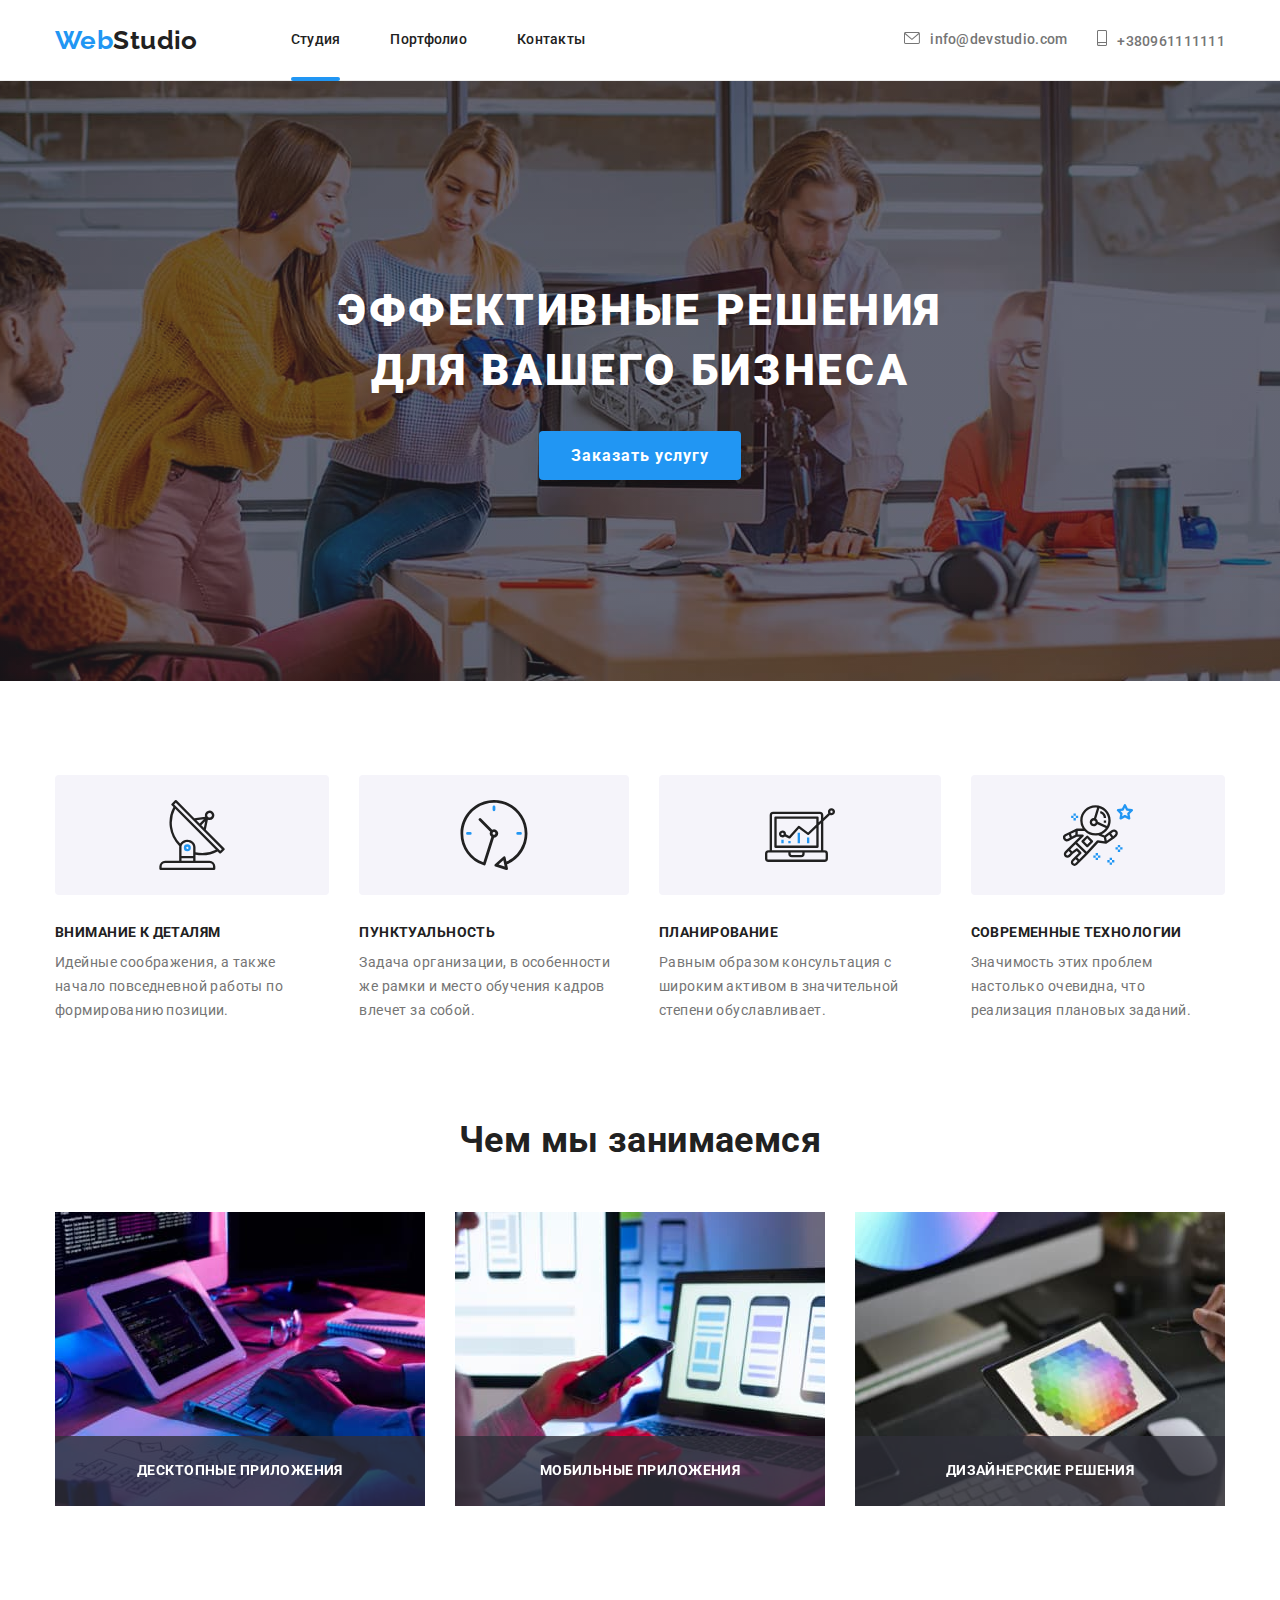
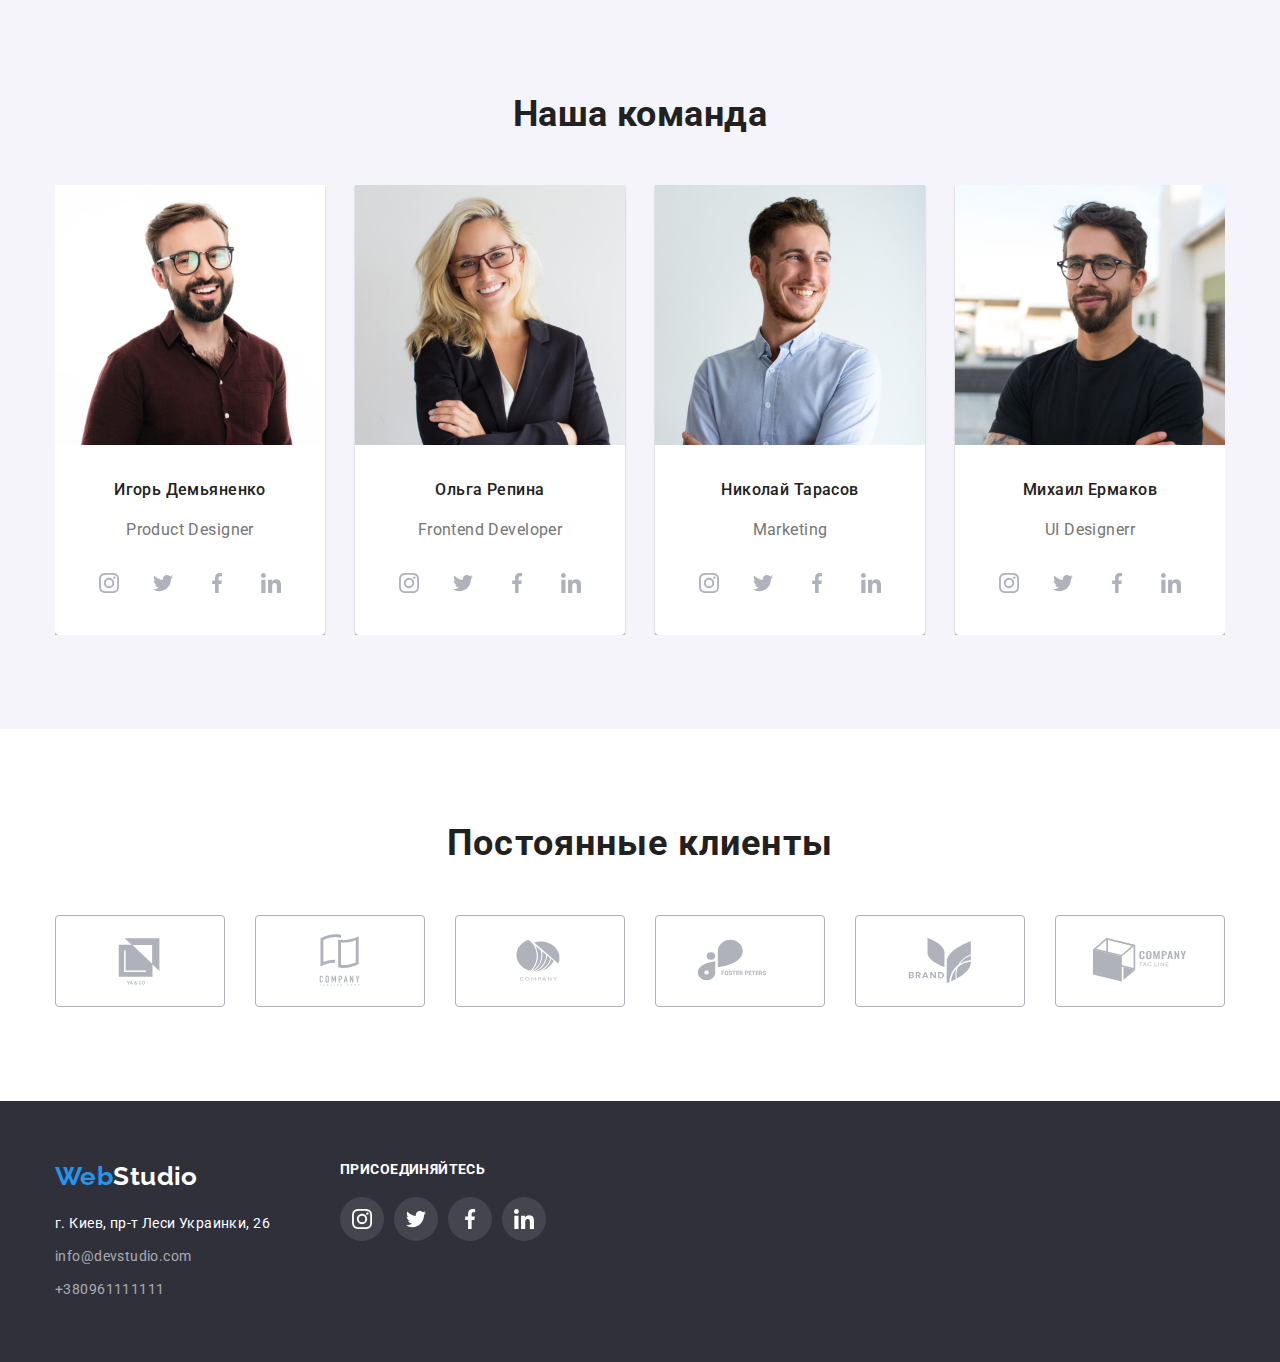
==== index.html @ a9d86cac "Добавление переходов и анимации + модальное окно" ====
<!DOCTYPE html>
<html lang="ru">

<head>
    <meta charset="UTF-8">
    <meta http-equiv="X-UA-Compatible" content="IE=edge">
    <meta name="viewport" content="width=device-width, initial-scale=1.0">
    <title>Document</title>
    <link href="https://fonts.googleapis.com/css2?family=Raleway:wght@700&family=Roboto:wght@400;500;700;900&display=swap"
        rel="stylesheet">
    <link rel="stylesheet" href="https://cdnjs.cloudflare.com/ajax/libs/modern-normalize/1.1.0/modern-normalize.min.css">
    <link rel="stylesheet" href="./css/styles.css">
</head>

<body>
    <!-- Шапка сайта -->
    <header class="header">
        <div class="container header-item">
        <nav class="nav">
            <a href="" class="logo">Web<span class="nav-logo">Studio</span></a>
            <ul class="site-nav">
                <li class="item"><a href="./index.html" class="nav-link current">Студия</a></li>
                <li class="item"><a href="./portfolio.html" class="nav-link">Портфолио</a></li>
                <li class="item"><a href="" class="nav-link">Контакты</a></li>
            </ul>
        </nav>
        <ul class="contacts">
            <li class="item">
                <a href="mailto:info@devstudio.com" class="cont-link"><svg class="icon-nav" width="16" height="12">
                    <use href="./images/icons.svg#mail"></use>
                </svg>info@devstudio.com</a></li>

            <li class="item">
                <a href="tel:+380961111111" class="cont-link"><svg class="icon-nav" width="10" height="16"> 
                    <use href="./images/icons.svg#phone"></use>
                </svg>+380961111111</a></li>
        </ul>
        </div>
    </header>
    <main>
        <!-- Герой -->
        <section class="hero">
            <h1 class="hero-title">Эффективные решения для вашего бизнеса</h1>
            <button type="button" class="btn" data-modal-open>Заказать услугу</button>
            <div class="backdrop is-hidden" data-modal>
                <div class="modal">
            <button class="modal-close" data-modal-close><svg class="icon-modal" width="18" height="18">
                <use href="./images/icons.svg#close"></use>
            </svg></button>
            </div>
            </div>
        </section>
        <!-- Наши направления -->
        <section class="section">
            <div class="container">
            <h2 class="section-title visually-hidden">Наши направления</h2>
            <ul class="directions-list">
                <li class="directions-item">
                    <div class="icon-box">
                    <svg class="icon" width="70" height="70"><use href="./images/icons.svg#antenna"></use></svg>
                    </div>
                    <h3 class="subtitle">Внимание к деталям</h3>
                    <p class="text">Идейные соображения, а также начало повседневной работы по формированию позиции.</p>
                </li>
                <li class="directions-item">
                    <div class="icon-box">
                        <svg class="icon" width="70" height="70">
                            <use href="./images/icons.svg#clock"></use>
                        </svg>
                    </div>
                    <h3 class="subtitle">Пунктуальность</h3>
                    <p class="text">Задача организации, в особенности же рамки и место обучения кадров влечет за собой.</p>
                </li>
                <li class="directions-item">
                    <div class="icon-box">
                        <svg class="icon" width="70" height="70">
                            <use href="./images/icons.svg#diagram"></use>
                        </svg>
                    </div>
                    <h3 class="subtitle">Планирование</h3>
                    <p class="text">Равным образом консультация с широким активом в значительной степени обуславливает.</p>
                </li>
                <li class="directions-item">
                    <div class="icon-box">
                        <svg class="icon" width="70" height="70">
                            <use href="./images/icons.svg#astronaut"></use>
                        </svg>
                    </div>
                    <h3 class="subtitle">Современные технологии</h3>
                    <p class="text no-margin">Значимость этих проблем настолько очевидна, что реализация плановых заданий.</p>
                </li>
            </ul>
            </div>
        </section>
        <!-- Чем мы занимаемся -->
        <section class="section no-padding">
            <div class="container">
                <h2 class="work-title">Чем мы занимаемся</h2>
            <ul class="work-list">
                <li class="work-item">
                    <img src="./images/box1.jpg" alt="Работает за компьютером" width="370">
                    <h3 class="work-second-title">ДЕСКТОПНЫЕ ПРИЛОЖЕНИЯ</h3>
                </li>
                <li class="work-item">
                    <img src="./images/box2.jpg" alt="Тестирует веб приложение" width="370">
                    <h3 class="work-second-title">МОБИЛЬНЫЕ ПРИЛОЖЕНИЯ</h3>
                </li>
                <li class="work-item">
                    <img src="./images/box3.jpg" alt="Смотрит задание на планшете" width="370">
                    <h3 class="work-second-title">ДИЗАЙНЕРСКИЕ РЕШЕНИЯ</h3>
                </li>
            </ul>
            </div>
        </section>
        <!-- Наша команда -->
        <section class="section-team">
            <div class="container">
                <h2 class="team-title">Наша команда</h2>
            <ul class="team-list">
                <li class="team-item"> 
                    <img class="team-img" src="./images/team1.jpg" alt="Сотрудник команды" width="270">
                <div class="team-padding">
                    <h3 class="title">Игорь Демьяненко</h3>
                    <p lang="en" class="team-text">Product Designer</p>
                    <ul class="icon-list">
                    <li class="icon-item"><a href="" class="social-link" aria-label="Instagram"><svg class="icon-team" width="20" height="20">
                        <use href="./images/icons.svg#instagram"></use>
                    </svg></a></li>
                    <li class="icon-item"><a href="" class="social-link" aria-label="Twitter"><svg class="icon-team" width="20" height="20">
                        <use href="./images/icons.svg#twitter"></use>
                    </svg></a></li>
                    <li class="icon-item"><a href="" class="social-link" aria-label="Fecebook"><svg class="icon-team" width="20" height="20">
                        <use href="./images/icons.svg#facebook"></use>
                    </svg></a></li>
                    <li class="icon-item"><a href="" class="social-link" aria-label="Linkedin"><svg class="icon-team" width="20" height="20">
                        <use href="./images/icons.svg#linkedin"></use>
                    </svg></a></li>
                </ul>
                </div>
                </li>
                <li class="team-item">
                    <img class="team-img" src="./images/team2.jpg" alt="Сотрудник команды" width="270">
                <div class="team-padding">
                    <h3 class="title">Ольга Репина</h3>
                    <p lang="en" class="team-text">Frontend Developer</p>
            <ul class="icon-list">
                <li class="icon-item"><a href="" class="social-link" aria-label="Instagram"><svg class="icon-team" width="20"
                            height="20">
                            <use href="./images/icons.svg#instagram"></use>
                        </svg></a></li>
                <li class="icon-item"><a href="" class="social-link" aria-label="Twitter"><svg class="icon-team" width="20"
                            height="20">
                            <use href="./images/icons.svg#twitter"></use>
                        </svg></a></li>
                <li class="icon-item"><a href="" class="social-link" aria-label="Fecebook"><svg class="icon-team" width="20"
                            height="20">
                            <use href="./images/icons.svg#facebook"></use>
                        </svg></a></li>
                <li class="icon-item"><a href="" class="social-link" aria-label="Linkedin"><svg class="icon-team" width="20"
                            height="20">
                            <use href="./images/icons.svg#linkedin"></use>
                        </svg></a></li>
                    </ul>
                </div>
                </li>
                <li class="team-item">
                    <img class="team-img" src="./images/team3.jpg" alt="Сотрудник команды" width="270">
                <div class="team-padding">
                    <h3 class="title">Николай Тарасов</h3>
                    <p lang="en" class="team-text"> Marketing</p>
            <ul class="icon-list">
                <li class="icon-item"><a href="" class="social-link" aria-label="Instagram"><svg class="icon-team" width="20"
                            height="20">
                            <use href="./images/icons.svg#instagram"></use>
                        </svg></a></li>
                <li class="icon-item"><a href="" class="social-link" aria-label="Twitter"><svg class="icon-team" width="20"
                            height="20">
                            <use href="./images/icons.svg#twitter"></use>
                        </svg></a></li>
                <li class="icon-item"><a href="" class="social-link" aria-label="Fecebook"><svg class="icon-team" width="20"
                            height="20">
                            <use href="./images/icons.svg#facebook"></use>
                        </svg></a></li>
                <li class="icon-item"><a href="" class="social-link" aria-label="Linkedin"><svg class="icon-team" width="20"
                            height="20">
                            <use href="./images/icons.svg#linkedin"></use>
                        </svg></a></li>
                </ul>
                </div>
                </li>
                <li class="team-item">
                    <img class="team-img" src="./images/team4.jpg" alt="Сотрудник команды" width="270">
                <div class="team-padding">
                    <h3 class="title">Михаил Ермаков</h3>
                    <p lang="en" class="team-text">UI Designerr</p>
            <ul class="icon-list">
                <li class="icon-item"><a href="" class="social-link" aria-label="Instagram"><svg class="icon-team" width="20"
                            height="20">
                            <use href="./images/icons.svg#instagram"></use>
                        </svg></a></li>
                <li class="icon-item"><a href="" class="social-link" aria-label="Twitter"><svg class="icon-team" width="20"
                            height="20">
                            <use href="./images/icons.svg#twitter"></use>
                        </svg></a></li>
                <li class="icon-item"><a href="" class="social-link" aria-label="Fecebook"><svg class="icon-team" width="20"
                            height="20">
                            <use href="./images/icons.svg#facebook"></use>
                        </svg></a></li>
                <li class="icon-item"><a href="" class="social-link" aria-label="Linkedin"><svg class="icon-team" width="20"
                            height="20">
                            <use href="./images/icons.svg#linkedin"></use>
                        </svg></a></li>
                    </ul>
                </div>
                </li>
            </ul>
            </div>
        </section>
        <section class="section-clients">
            <div class="container">
            <h2 class="title-clients">Постоянные клиенты</h2>
            <ul class="clients-list">
                <li class="clients-item"><a href="" class="clients-link" aria-label="Ссылка постоянных клиентов" ><svg class="clients-icon" width="106" height="60">
                        <use href="./images/icons.svg#clien-1"></use>
                    </svg></a></li>
                <li class="clients-item"><a href="" class="clients-link" aria-label="Ссылка постоянных клиентов"><svg class="clients-icon" width="106" height="60">
                        <use href="./images/icons.svg#clien-2"></use>
                    </svg></a></li>
                <li class="clients-item"><a href="" class="clients-link" aria-label="Ссылка постоянных клиентов"><svg class="clients-icon" width="106" height="60">
                        <use href="./images/icons.svg#clien-3"></use>
                    </svg></a></li>
                <li class="clients-item"><a href="" class="clients-link" aria-label="Ссылка постоянных клиентов"><svg class="clients-icon" width="106" height="60">
                        <use href="./images/icons.svg#clien-4"></use>
                    </svg></a></li>
                <li class="clients-item"><a href="" class="clients-link" aria-label="Ссылка постоянных клиентов"><svg class="clients-icon" width="106" height="60">
                        <use href="./images/icons.svg#clien-5"></use>
                    </svg></a></li>
                <li class="clients-item"><a href="" class="clients-link" aria-label="Ссылка постоянных клиентов"><svg class="clients-icon" width="106" height="60">
                        <use href="./images/icons.svg#clien-6"></use>
                    </svg></a></li>
            </ul>
            </div>
        </section>
    </main>
    <!-- Футер -->
    <footer class="footer">
        <div class="container footer-block">
            <div>
            <a href="" class="logo">Web<span class="footer-logo">Studio</span></a>
            <address><a href="" class="location">г. Киев, пр-т Леси Украинки, 26</a> </address>
        <ul class="footer-contacts">
            <li class="contact-mail">
                <a href="mailto:info@devstudio.com" class="link">info@devstudio.com</a>
            </li>
            <li class="contact-tel">
                <a href="tel:+380961111111" class="link">+380961111111</a>
            </li>
        </ul>
            </div>
        <div class="join-box">
            <h3 class="title-icon-footer">ПРИСОЕДИНЯЙТЕСЬ</h3>
        <ul class="join-list">
            <li class="join-item"><a href="" class="join-social-link" aria-label="Instagram"><svg class="icon-join" width="20"
                        height="20">
                        <use href="./images/icons.svg#instagram"></use>
                    </svg></a></li>
            <li class="join-item"><a href="" class="join-social-link" aria-label="Twitter"><svg class="icon-join" width="20"
                        height="20">
                        <use href="./images/icons.svg#twitter"></use>
                    </svg></a></li>
            <li class="join-item"><a href="" class="join-social-link" aria-label="Fecebook"><svg class="icon-join" width="20"
                        height="20">
                        <use href="./images/icons.svg#facebook"></use>
                    </svg></a></li>
            <li class="join-item"><a href="" class="join-social-link" aria-label="Linkedin"><svg class="icon-join" width="20"
                        height="20">
                        <use href="./images/icons.svg#linkedin"></use>
                    </svg></a></li>
        </ul>
        </div>
        </div>
    </footer>

<script src="./js/modal.js"></script>
</body>

</html>
---- css/styles.css ----
/* цвет текста
основной текст #757575
кнопки + навигация при ховере #2196F3
заголовки #212121;
белый #FFFFFF;
основной цвет фона #e5e5e5;
вторичный цвет фона #f5f4fa;
контакты в футере rgba(255, 255, 255, 0.6); 
цвет фона в футере #2F303A;

 */

:root {
  --primary-text-color: #757575;
  --accent-color: #2196f3;
  --icon-color: #afb1bb;
  --title-text-color: #212121;
  --primary-white-color: #ffffff;
  --primary-bg-color: #ffffff;
  --secondary-bg-color: #f5f4fa;
  --additional-bg-color: #2f303a;
  --hero-bg-color: #c4c4c4;
  --icon-bg-color: #f5f4fa;
  --addition-text-color: rgba(255, 255, 255, 0.6);
  --icon-accent-color: #2196f3;
}
.visually-hidden {
  position: absolute;
  white-space: nowrap;
  width: 1px;
  height: 1px;
  overflow: hidden;
  border: 0;
  padding: 0;
  clip: rect(0 0 0 0);
  clip-path: inset(50%);
  margin: -1px;
}
img {
  display: block;
  max-width: 100%;
  height: auto;
}
body {
  color: var(--primary-text-color);
  background-color: var(--primary-bg-color);
  font-family: Roboto, sans-serif;
  font-weight: 400;
  font-size: 14px;
  line-height: 1.14;
  letter-spacing: 0.03em;
}

ul {
  list-style: none;
  padding: 0;
  margin: 0;
}
.container {
  margin-left: auto;
  margin-right: auto;
  width: 1200px;
  padding-left: 15px;
  padding-right: 15px;
}
.header {
  border-bottom-width: 1px;
  border-bottom-style: solid;
  border-bottom-color: #ececec;
}
.header-item {
  background-color: var(--primary-white-color);
  display: flex;
  align-items: center;
}
.nav-link,
.link,
.logo,
.location,
.cont-link {
  text-decoration: none;
}
/* Site nav */
.logo {
  font-family: Raleway, sans-serif;
  color: var(--accent-color);
  font-weight: 700;
  font-size: 26px;
  line-height: 1.19;
}
.nav,
.site-nav,
.contacts {
  display: flex;
  align-items: center;
}

.nav-logo {
  color: var(--title-text-color);
}
.site-nav {
  margin-left: 93px;
}
.site-nav .item:not(:last-child) {
  margin-right: 50px;
}
.nav-link {
  color: var(--title-text-color);
  font-weight: 500;
  letter-spacing: 0.02em;

  transition-property: color;
  transition-duration: 250ms;
  transition-timing-function: cubic-bezier(0.4, 0, 0.2, 1);
}
.nav-link:hover,
.nav-link:focus {
  color: var(--accent-color);
}
.site-nav .nav-link {
  display: block;
  padding-top: 32px;
  padding-bottom: 32px;
}
.nav-link.current {
  position: relative;

  transition-property: color;
  transition-duration: 250ms;
  transition-timing-function: cubic-bezier(0.4, 0, 0.2, 1);
}

.nav-link.current::after {
  content: '';
  position: absolute;
  display: block;
  bottom: -1px;
  width: 100%;
  height: 4px;
  border-radius: 2px;
  background-color: #2196f3;
}

.cont-link:hover,
.cont-link:focus {
  color: var(--accent-color);
}
.contacts {
  margin-left: auto;
}

.cont-link {
  margin-left: 30px;
  color: var(--primary-text-color);
  font-weight: 500;
  font-size: 14px;
  line-height: 1.14;
  letter-spacing: 0.02em;

  transition-property: color;
  transition-duration: 250ms;
  transition-timing-function: cubic-bezier(0.4, 0, 0.2, 1);
}
.icon-nav {
  margin-right: 10px;

  fill: currentColor;
}

/*  Hero */
.hero {
  padding-top: 200px;
  padding-bottom: 200px;
  text-align: center;

  max-width: 1600px;
  height: 600px;
  margin-left: auto;
  margin-right: auto;
  background-color: var(--hero-bg-color);
  background-image: linear-gradient(to right, rgba(47, 48, 58, 0.4), rgba(47, 48, 58, 0.4)),
    url(../images/hero-page.jpg);
  background-repeat: no-repeat;
  background-position: center;
  background-size: cover;
}
.hero-title {
  max-width: 696px;
  margin: 0 auto 30px;

  color: var(--primary-white-color);
  font-weight: 900;
  font-size: 44px;
  line-height: 1.36;
  letter-spacing: 0.06em;
  text-transform: uppercase;
}

.btn {
  display: inline-block;
  box-shadow: 0px 4px 4px rgba(0, 0, 0, 0.15);
  border-radius: 4px;
  border: 0;
  padding: 10px 32px;
  min-width: 200px;

  color: var(--primary-white-color);
  background-color: var(--accent-color);
  font-weight: 700;
  font-size: 16px;
  line-height: 1.85;
  letter-spacing: 0.06em;
  cursor: pointer;
  font-family: inherit;
}

.backdrop {
  position: fixed;
  top: 0;
  left: 0;
  width: 100%;
  height: 100%;
  background-color: rgba(0, 0, 0, 0.2);
  opacity: 1;

  transition-property: opacity;
  transition-duration: 250ms;
  transition-timing-function: cubic-bezier(0.4, 0, 0.2, 1);
}
.backdrop.is-hidden {
  opacity: 0;
  pointer-events: none;
}
.backdrop.is-hidden .modal {
  transform: translate(-50%, -50%) scale(0.9);
}

.modal {
  position: absolute;
  width: 528px;
  height: 581px;
  top: 40%;
  left: 50%;
  transform: translate(-50%, -50%) scale(1);
  border-radius: 4px;

  background-color: var(--primary-bg-color);

  transition-property: transform;
  transition-duration: 250ms;
  transition-timing-function: cubic-bezier(0.4, 0, 0.2, 1);
}

.modal-close {
  position: absolute;
  top: 0;
  right: 0;
  display: flex;
  justify-content: center;
  align-items: center;
  margin-top: 8px;
  margin-right: 8px;
  background-color: var(--primary-white-color);
  width: 30px;
  height: 30px;

  border-radius: 50%;
  border: 1px solid #0000001a;
}
.icon-modal {
  fill: currentColor;
}

.section {
  padding-top: 94px;
  padding-bottom: 94px;
}

.subtitle {
  margin-top: 0;
  margin-bottom: 10px;

  color: var(--title-text-color);
  font-weight: 700;
  font-size: 14px;
  text-transform: uppercase;
}
.directions-list {
  display: flex;
  justify-content: space-around;
}
.icon-box {
  display: flex;
  justify-content: space-around;
  align-items: center;
  weight: 270px;
  height: 120px;
  border-radius: 4px;
  margin-bottom: 30px;
  background-color: var(--icon-bg-color);
}

.directions-item {
  width: calc((100% -90px) / 4);
}
.directions-item:not(:last-child) {
  margin-right: 30px;
}
.text {
  margin-top: 0;
  margin-bottom: 0;
  height: 75px;
  font-size: 14px;
  line-height: 1.71;
}
.no-margin {
  margin-bottom: 0;
}
.section.no-padding {
  padding-top: 0;
}
/* -----Чем мы занимаемся------ */
.work-title {
  margin-top: 0;
  margin-bottom: 50px;
  color: var(--title-text-color);
  font-weight: 700;
  font-size: 36px;
  line-height: 1.16;
  text-align: center;
}
.work-list {
  display: flex;
  justify-content: space-around;
}
.work-item {
  width: calc((100% -60px) / 3);
}
.work-item:not(:last-child) {
  margin-right: 30px;
}

.work-item {
  position: relative;
  overflow: hidden;
}

.work-second-title {
  position: absolute;

  width: 100%;
  height: 70px;
  bottom: 0;
  margin: 0;
  padding-top: 27px;
  text-align: center;
  font-weight: 700;
  font-size: 14px;
  line-height: 1.14;
  letter-spacing: 0.03em;
  color: var(--primary-white-color);
  background-color: rgba(47, 48, 58, 0.8);
}

/* ----Наша команда----- */
.section-team {
  background-color: var(--secondary-bg-color);
  padding-bottom: 94px;
  padding-top: 94px;
}
.team-title {
  margin-top: 0;
  margin-bottom: 50px;

  color: var(--title-text-color);
  font-weight: 700;
  font-size: 36px;
  line-height: 1.16;
  text-align: center;
}

.title {
  margin-top: 0;
  margin-bottom: 10px;
  color: var(--title-text-color);
  font-weight: 500;
  font-size: 16px;
  line-height: 1.87;
  text-align: center;
}
.team-text {
  margin-top: 0;
  margin-bottom: 0;
  font-size: 16px;
  line-height: 1.87;
  text-align: center;
}
.team-list {
  display: flex;
  justify-content: space-around;
  overflow: hidden;
}
.team-item {
  width: calc((100% -90px) / 4);
  box-shadow: 0 2px 1px rgba(0, 0, 0, 0.2), 0 1px 1px rgba(0, 0, 0, 0.14),
    0 1px 3px rgba(0, 0, 0, 0.12);
  border: 0;
  border-radius: 0 0 4px 4px;
  background-color: var(--primary-bg-color);
}
.team-item:not(:last-child) {
  margin-right: 30px;
}
.team-padding {
  padding-top: 30px;
  padding-bottom: 30px;
}
.icon-list {
  display: flex;
  justify-content: space-between;
  margin-top: 16px;
  margin-left: 32px;
  margin-right: 32px;
}
.social-link {
  display: flex;
  justify-content: center;
  align-items: center;
  width: 44px;
  height: 44px;
  border-radius: 50%;
  background-color: var(--primary-bg-color);
  color: var(--icon-color);

  transition-property: background-color, color;
  transition-duration: 250ms;
  transition-timing-function: cubic-bezier(0.4, 0, 0.2, 1);
}
.social-link:hover,
.social-link:focus {
  background-color: var(--icon-accent-color);
  color: var(--primary-white-color);
}
.icon-team {
  fill: currentColor;
}

/* -----Clients----- */
.section-clients {
  padding-top: 94px;
  padding-bottom: 94px;
  background-color: var(--primary-bg-color);
}
.title-clients {
  margin-top: 0;
  margin-bottom: 50px;
  color: var(--title-text-color);
  font-weight: 700;
  font-size: 36px;
  line-height: 1.16;
  text-align: center;
  letter-spacing: 0.03em;
}
.clients-list {
  display: flex;
  justify-content: center;
}

.clients-link {
  display: flex;
  justify-content: center;
  align-items: center;
  width: 170px;
  height: 92px;
  color: var(--icon-color);
  border: 1px solid #afb1bb;
  border-radius: 4px;

  transition-property: color, border-color;
  transition-duration: 250ms;
  transition-timing-function: cubic-bezier(0.4, 0, 0.2, 1);
}

.clients-item:not(:last-child) {
  margin-right: 30px;
}
.clients-link:hover,
.clients-link:focus {
  color: var(--icon-accent-color);
  border-color: var(--icon-accent-color);
}
.clients-icon {
  fill: currentColor;
}

/* Footer */
.footer {
  background-color: var(--additional-bg-color);
  padding-top: 60px;
  padding-bottom: 60px;
}
.footer-logo {
  color: var(--primary-white-color);
}

.location {
  display: inline-block;
  margin-top: 20px;

  color: var(--primary-white-color);
  font-style: normal;
  line-height: 1.71;
}
.title-icon-footer {
  font-weight: 700;
  font-size: 14px;
  line-height: 1.143;
  letter-spacing: 0.03em;
  color: var(--primary-white-color);

  margin: 0;
}
.footer-block {
  display: flex;
}

.join-box {
  display: flex;
  flex-direction: column;
  margin-left: 70px;
}
.join-list {
  display: flex;
  justify-content: start;
  margin-top: 20px;
}
.join-social-link {
  width: 44px;
  height: 44px;
  display: flex;
  justify-content: center;
  align-items: center;
  color: var(--primary-white-color);
  border-radius: 50%;
  background-color: rgba(255, 255, 255, 0.1);

  transition-property: background-color;
  transition-duration: 250ms;
  transition-timing-function: cubic-bezier(0.4, 0, 0.2, 1);
}
.join-item:not(:last-child) {
  margin-right: 10px;
}

.join-social-link:hover,
.join-social-link:focus {
  background-color: var(--icon-accent-color);
}

.icon-join {
  fill: currentColor;
}

footer .link {
  color: var(--addition-text-color);
  line-height: 1.71;
}
.contact-tel,
.contact-mail {
  margin-top: 9px;
  margin-bottom: 0;
}

/* Main-portfolio */
.button {
  display: inline-block;
  border-radius: 4px;
  margin: 0 auto;
  border: 0;
  margin-left: 8px;
  padding: 6px 22px;
  max-width: 145px;
  overflow: hidden;

  color: var(--title-text-color);
  background-color: var(--secondary-bg-color);
  font-weight: 500;
  font-size: 16px;
  line-height: 1.62;
  cursor: pointer;
  font-family: Roboto, sans-serif;

  transition-property: color, background-color, box-shadow;
  transition-duration: 250ms;
  transition-timing-function: cubic-bezier(0.4, 0, 0.2, 1);
}

.button-list {
  display: flex;
  justify-content: center;
  margin-bottom: 50px;
}

.button:hover,
.button:focus {
  box-shadow: 0 2px 2px rgba(0, 0, 0, 0.12), 0 1px 2px rgba(0, 0, 0, 0.08),
    0 3px 1px rgba(0, 0, 0, 0.1);
  border: 0;
  color: var(--primary-white-color);
  background-color: var(--accent-color);
}
/* ---Portfolio----  */
.headline {
  margin-top: 0;
  margin-bottom: 4px;

  color: var(--title-text-color);
  font-weight: 700;
  font-size: 18px;
  line-height: 2;
  letter-spacing: 0.06em;
}

.portfolio-text {
  margin-top: 0;
  margin-bottom: 0;
  font-size: 16px;
  line-height: 1.87;
}
.portfolio-list {
  display: flex;
  flex-wrap: wrap;
}

.portfolio-item:hover,
.portfolio-item:focus {
  box-shadow: 1px 4px 6px #00000029, 0px 4px 4px #0000000f, 0px 1px 1px #0000001f;
}
.product-thumb {
  position: relative;
  overflow: hidden;
}
.portfolio-item:hover .product {
  opacity: 1;
  transform: translateY(-50%);
}
.portfolio-item:hover .product-thumb::before {
  content: '';
  opacity: 1;
  transform: translateY(0);
}

.product-thumb::before {
  content: '';
  position: absolute;
  opacity: 0;
  bottom: 0;
  width: 100%;
  height: 100%;
  background-color: rgba(33, 150, 243, 0.9);
  transform: translateY(100%);
  transition-property: transform, opacity;
  transition-duration: 250ms;
  transition-timing-function: cubic-bezier(0.4, 0, 0.2, 1);
}

.product {
  position: absolute;

  top: 50%;
  opacity: 0;
  width: 100%;
  height: 100%;
  margin: 0;
  padding: 63px 24px;
  font-weight: 400;
  font-size: 18px;
  line-height: 1.55;
  letter-spacing: 0.03em;
  color: var(--primary-white-color);

  transform: translateY(50%);
  transition-property: transform, opacity;
  transition-duration: 250ms;
  transition-timing-function: cubic-bezier(0.4, 0, 0.2, 1);
}

.portfolio-item {
  width: 370px;
  overflow: hidden;

  transition-property: box-shadow;
  transition-duration: 250ms;
  transition-timing-function: cubic-bezier(0.4, 0, 0.2, 1);
}
.portfolio-item:not(:nth-child(3n)) {
  margin-right: 30px;
}
.portfolio-item:nth-child(-n + 6) {
  margin-bottom: 30px;
}

.portfolio-padding {
  padding-top: 20px;
  padding-bottom: 20px;
  padding-left: 24px;
  padding-right: 24px;
  border: 1px solid #eeeeee;
}
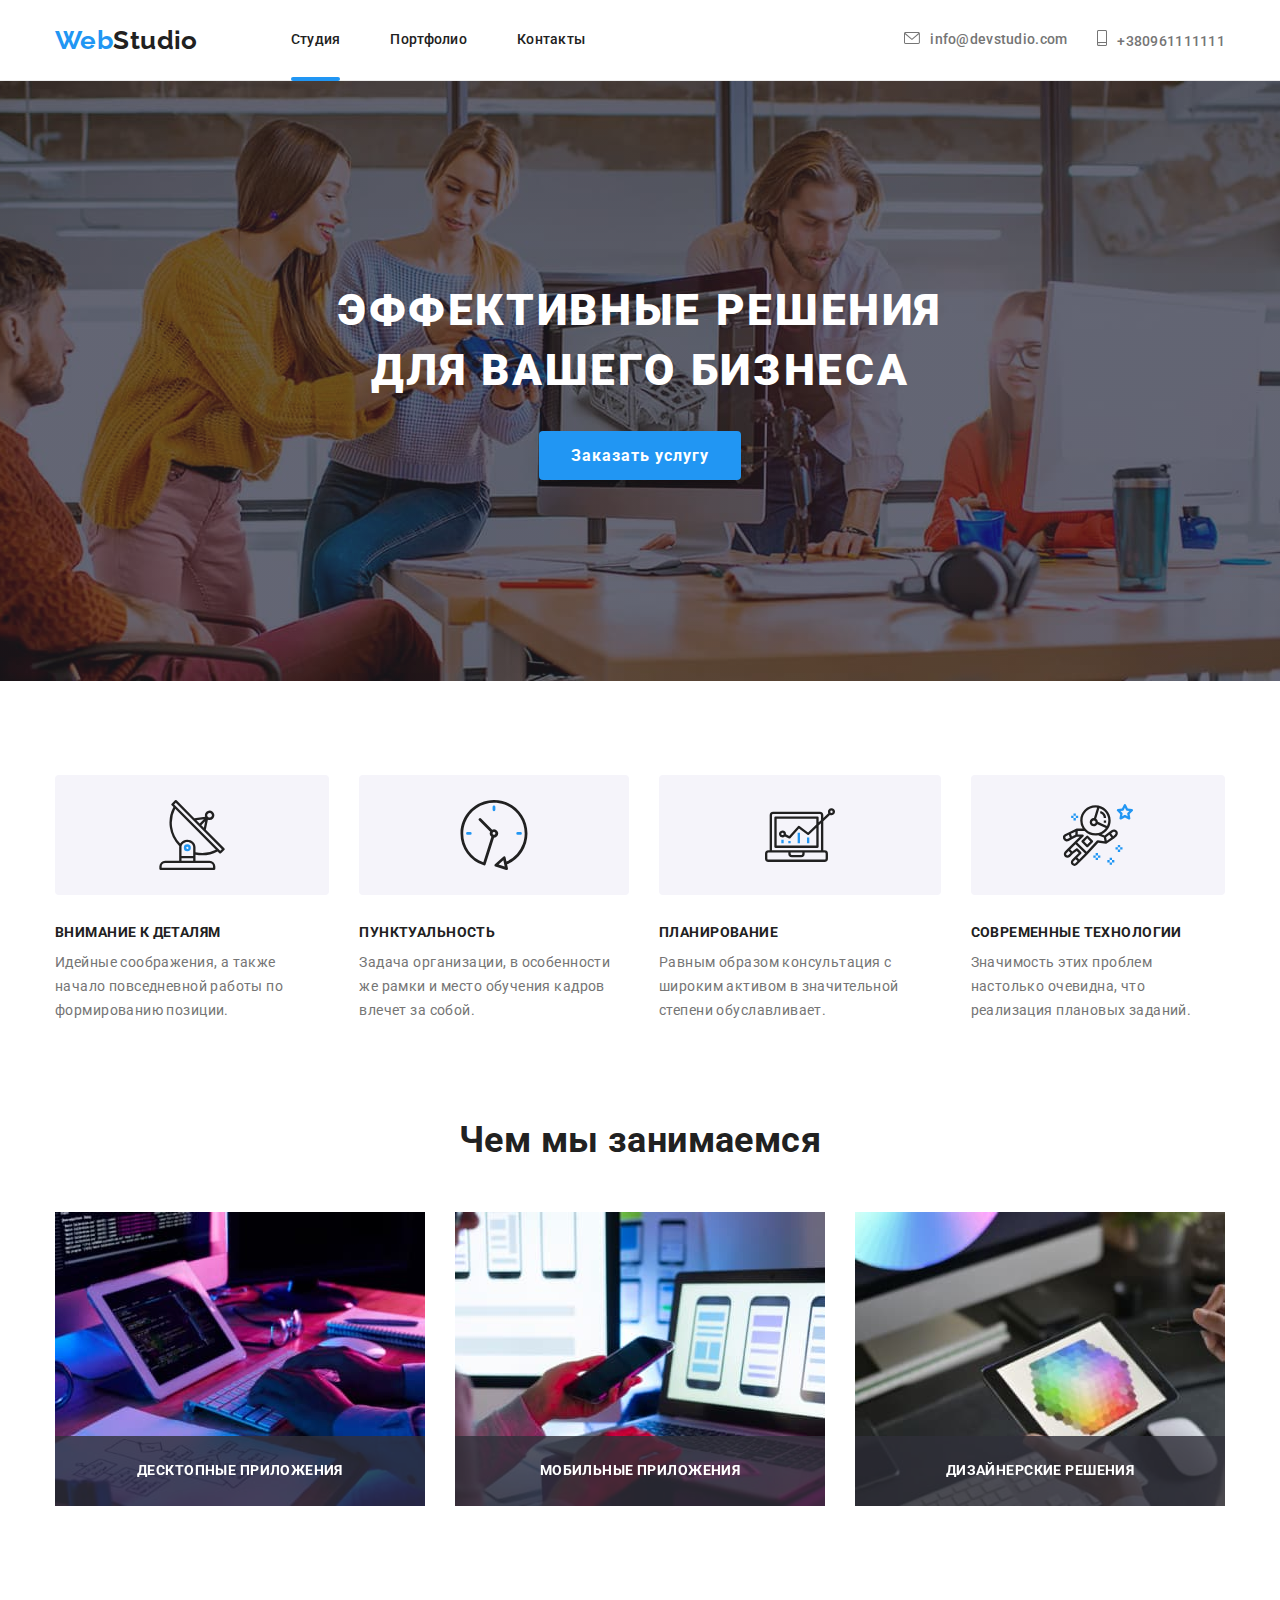
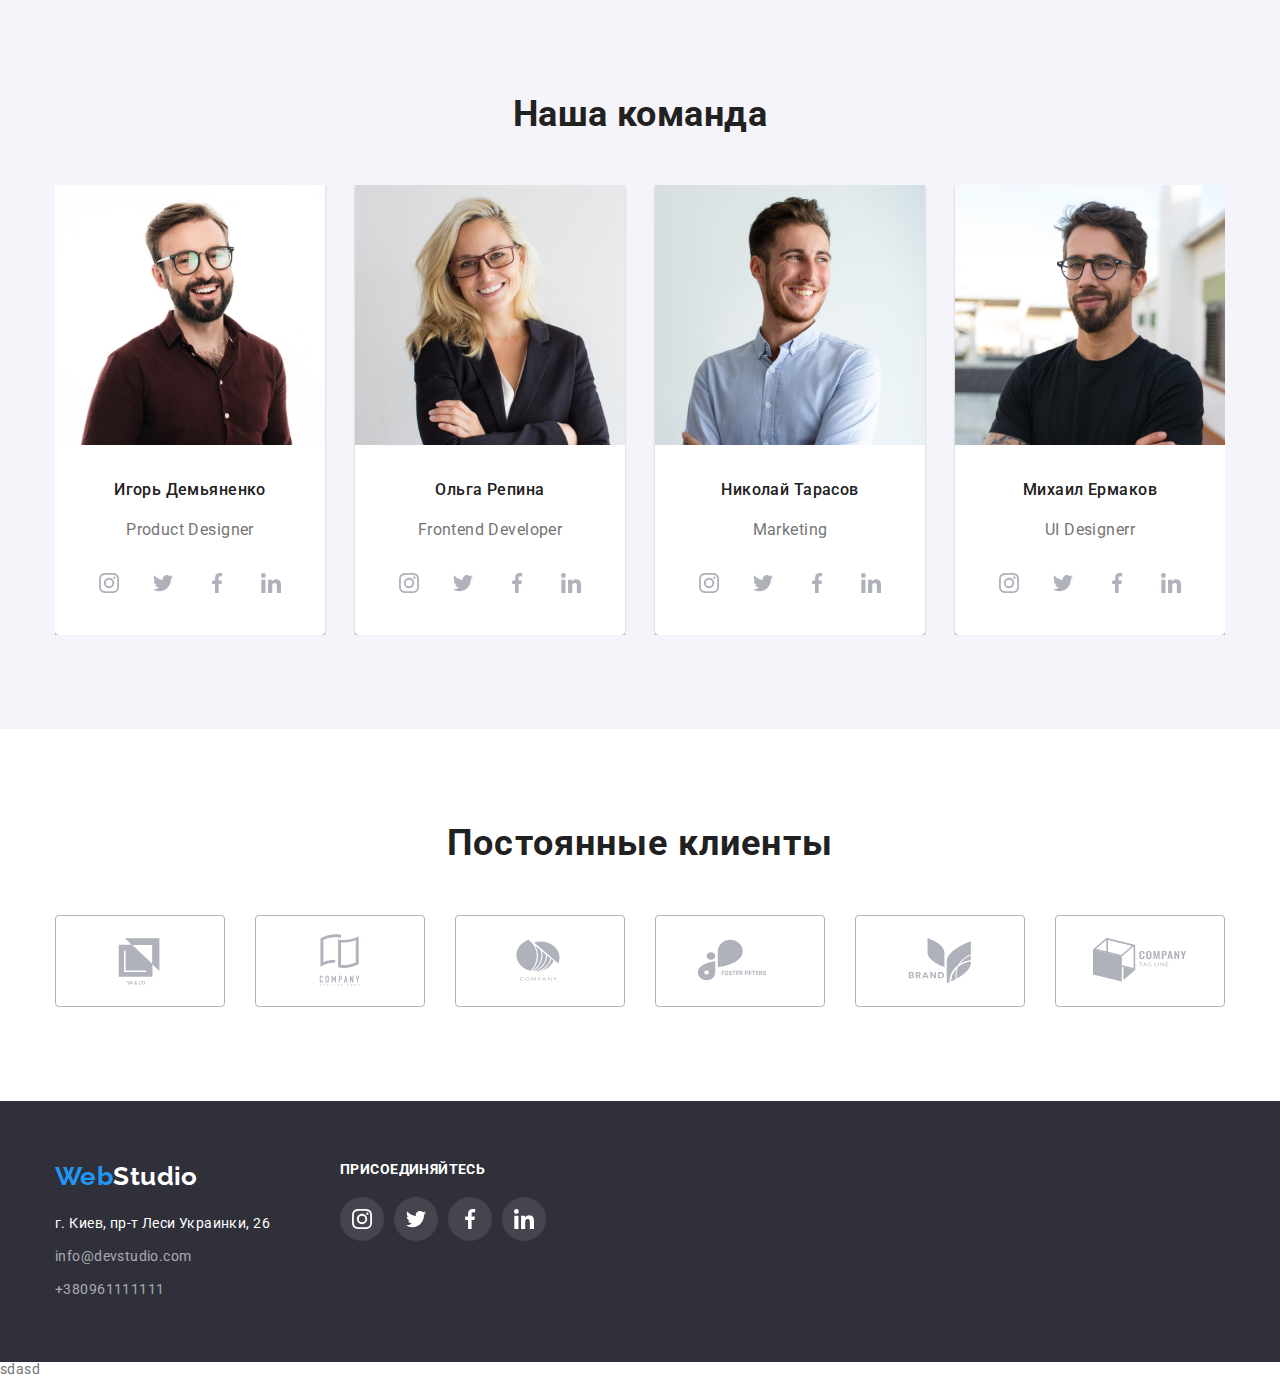
==== commit 4f1ca6d3: "Update index.html" ====
--- a/index.html
+++ b/index.html
@@ -284,4 +284,5 @@
 <script src="./js/modal.js"></script>
 </body>
 
-</html>+</html>
+sdasd--- a/css/styles.css
+++ b/css/styles.css
@@ -239,7 +239,7 @@
   position: absolute;
   width: 528px;
   height: 581px;
-  top: 40%;
+  top: 55%;
   left: 50%;
   transform: translate(-50%, -50%) scale(1);
   border-radius: 4px;
@@ -263,6 +263,7 @@
   background-color: var(--primary-white-color);
   width: 30px;
   height: 30px;
+  cursor: pointer;
 
   border-radius: 50%;
   border: 1px solid #0000001a;
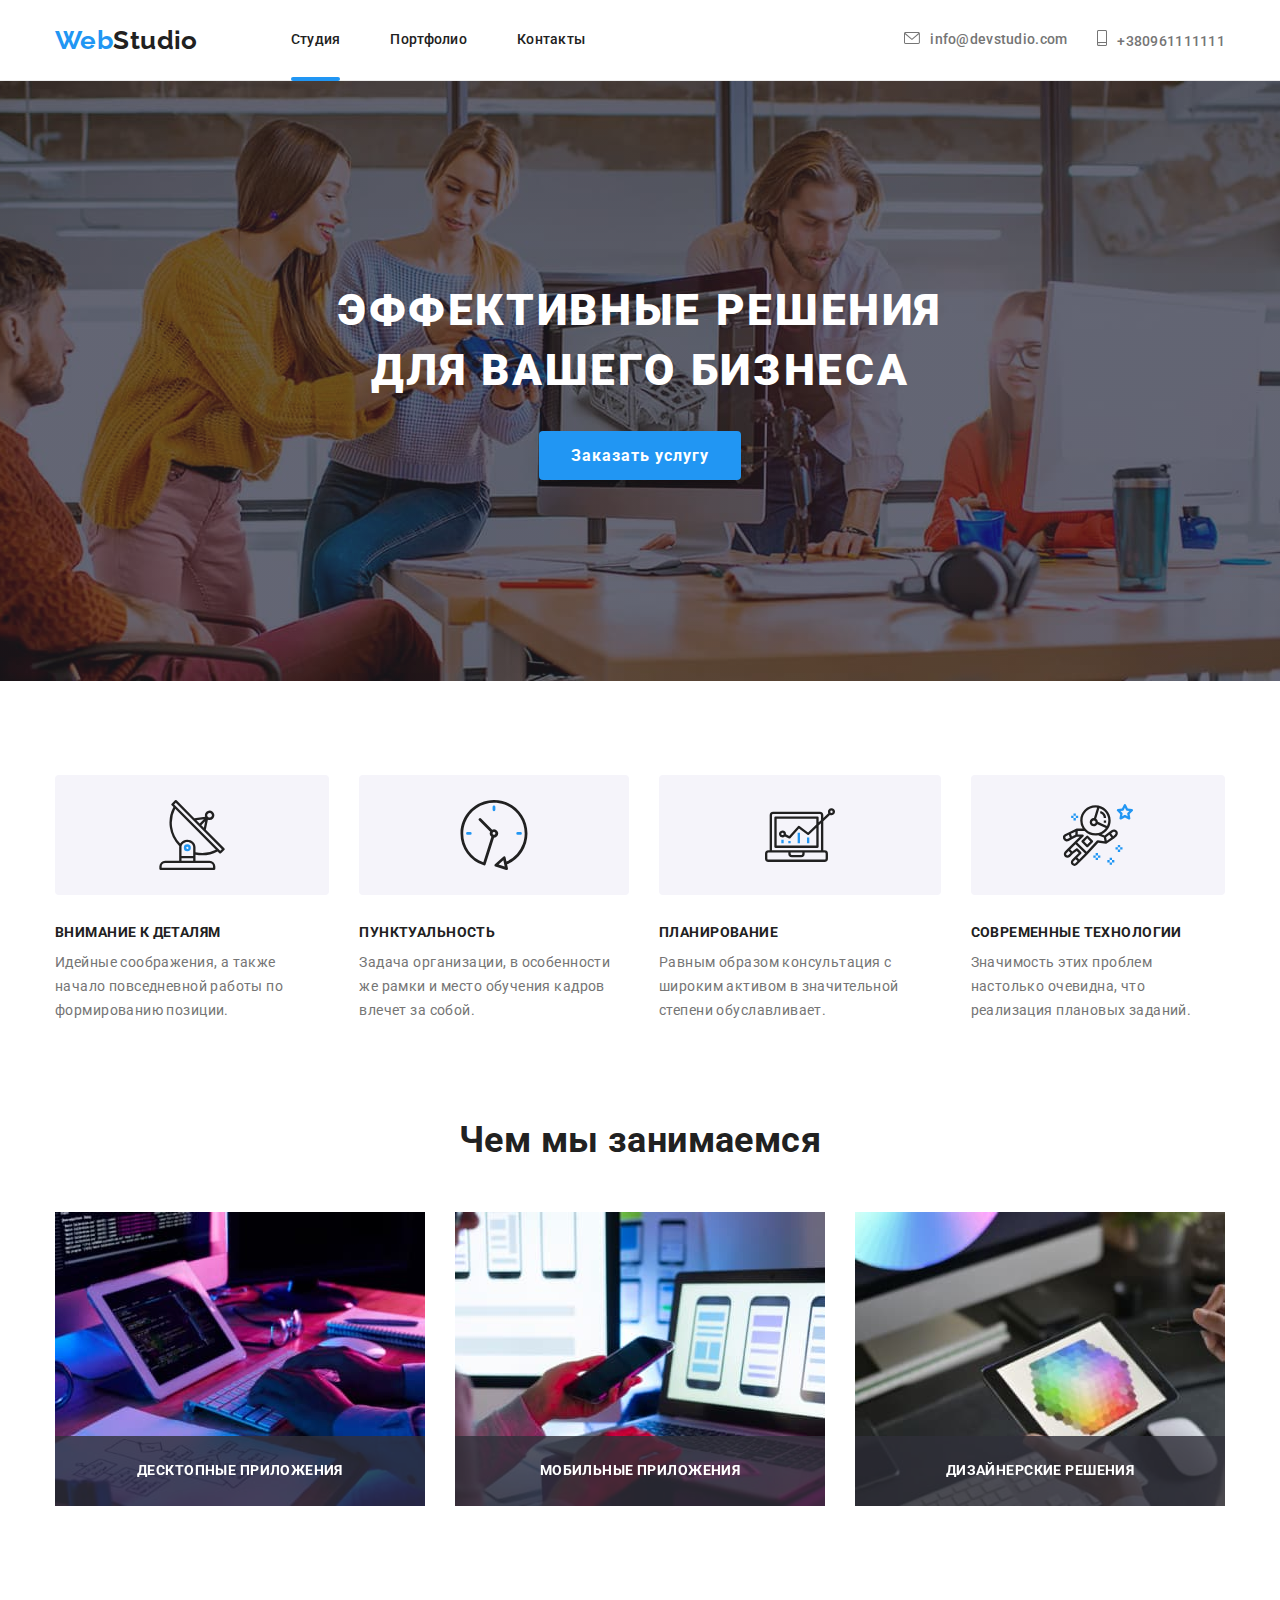
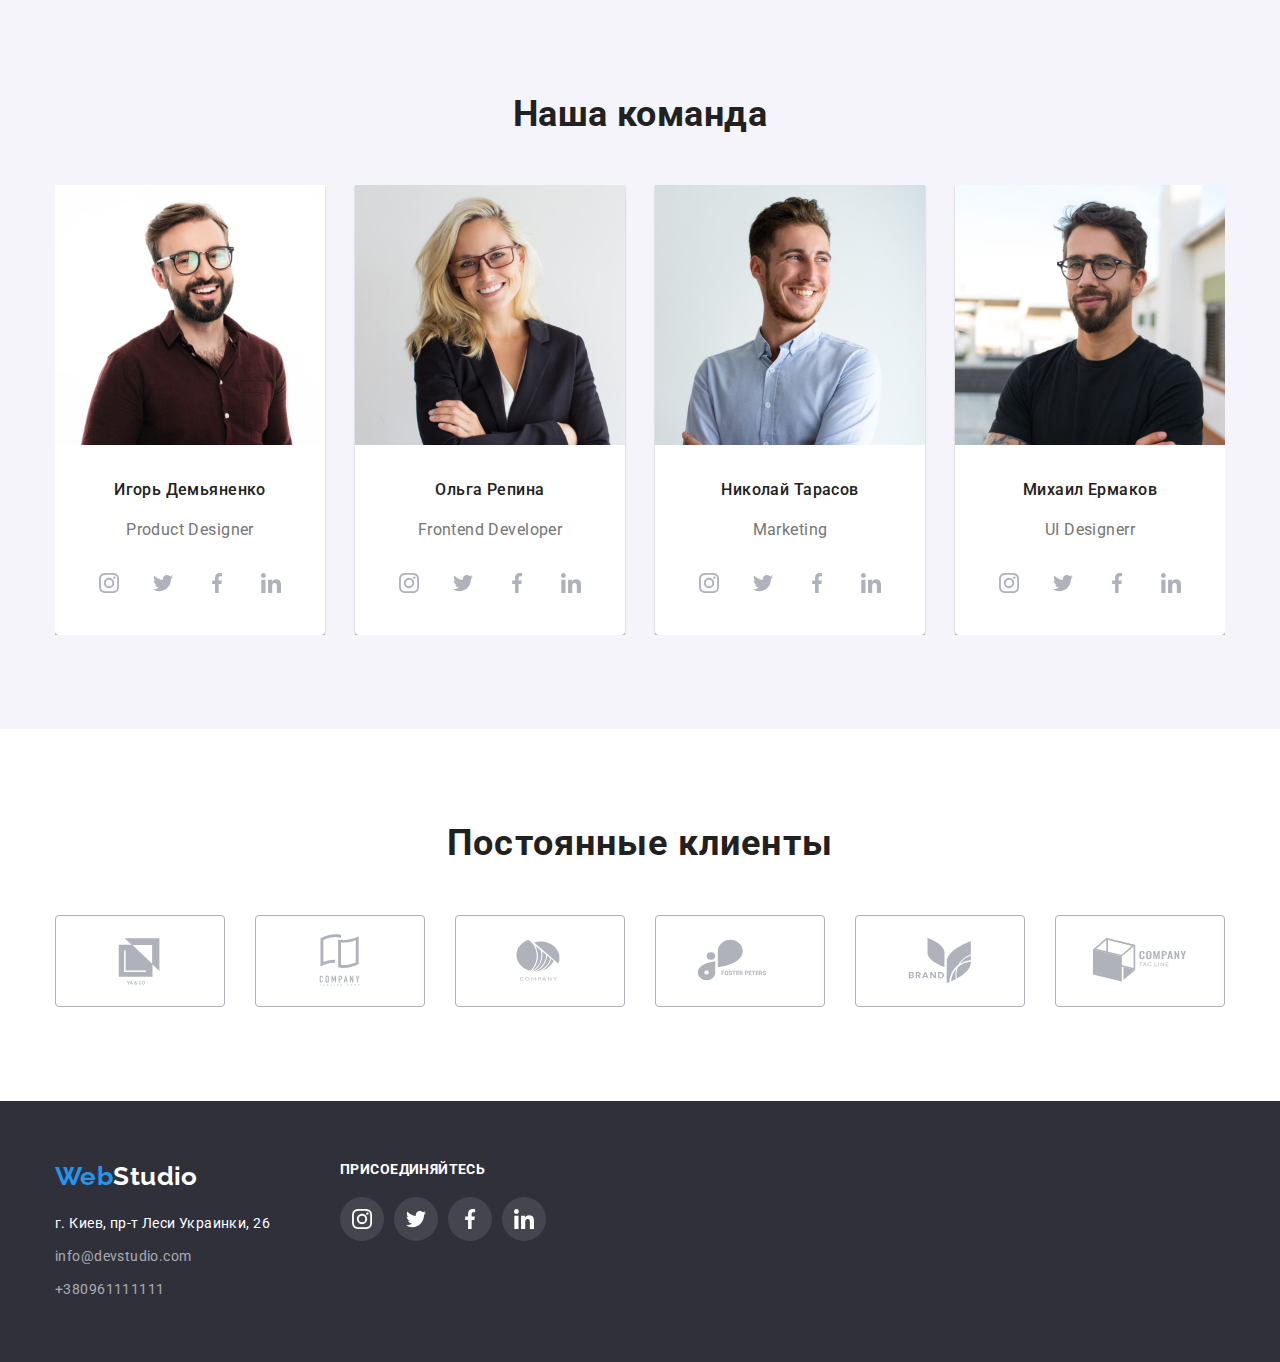
==== commit 3d97bb42: "Update index.html" ====
--- a/index.html
+++ b/index.html
@@ -285,4 +285,3 @@
 </body>
 
 </html>
-sdasd